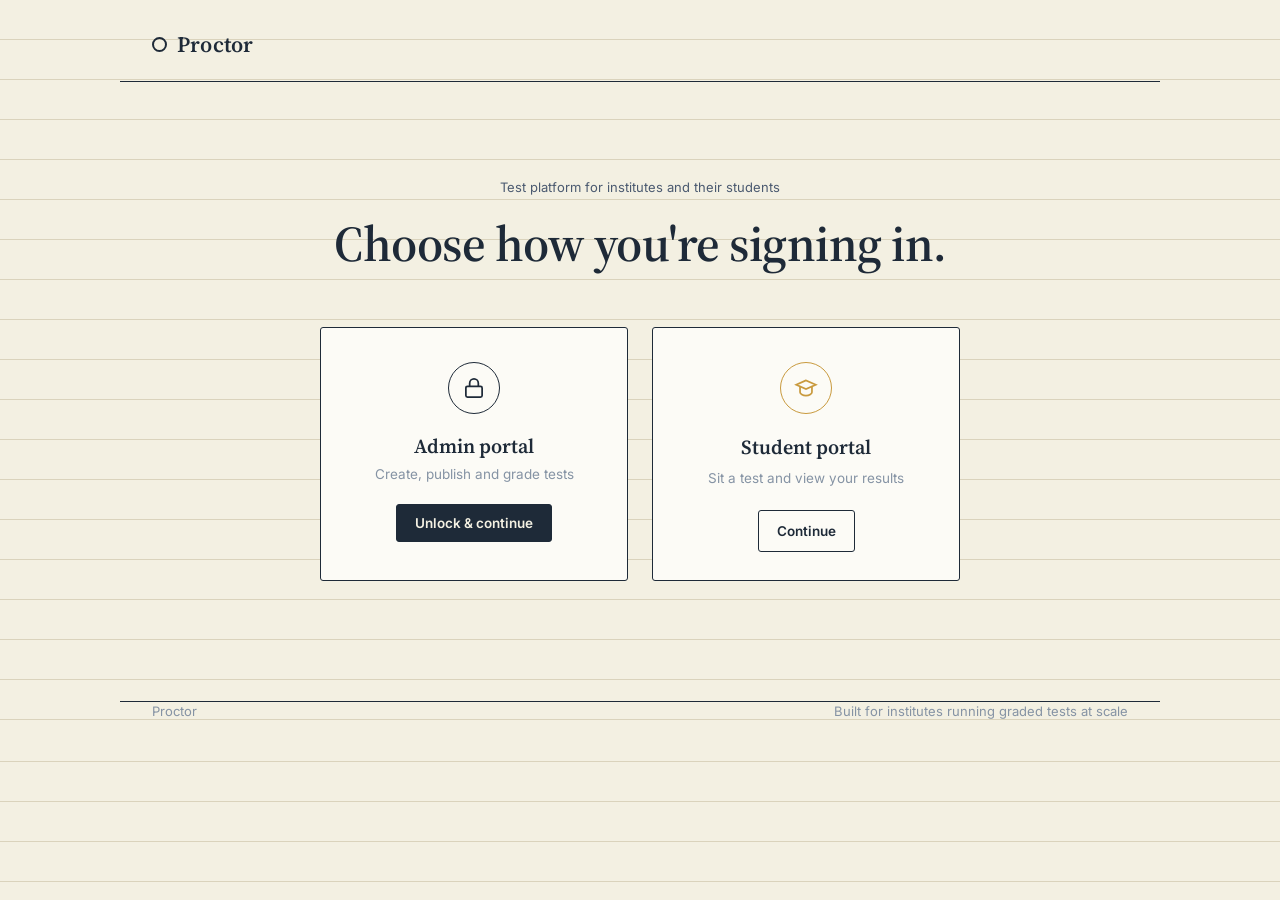
==== index.html @ 4a9d80a4 "Add files via upload" ====
<!DOCTYPE html>
<html lang="en">
<head>
<meta charset="UTF-8">
<meta name="viewport" content="width=device-width, initial-scale=1.0">
<title>Proctor — Every test, scored to the mark</title>
<link rel="preconnect" href="https://fonts.googleapis.com">
<link href="https://fonts.googleapis.com/css2?family=Source+Serif+4:opsz,wght@8..60,400;8..60,500;8..60,600;8..60,700&family=Inter:wght@400;500;600;700&display=swap" rel="stylesheet">
<link rel="stylesheet" href="index.css">
</head>
<body>

  <header>
    <div class="wrap header-row">
      <div class="brand">
        <span class="brand-mark" aria-hidden="true"></span>
        <span class="brand-name">Proctor</span>
      </div>
    </div>
  </header>

  <main>
    <section class="portal-select wrap">
      <p class="hero-tag">Test platform for institutes and their students</p>
      <h1>Choose how you're signing in.</h1>

      <div class="portals">
        <button type="button" class="portal-card admin" id="admin-portal-btn" aria-haspopup="dialog" aria-controls="admin-lock">
          <span class="portal-icon" aria-hidden="true">
            <svg viewBox="0 0 24 24" width="26" height="26" fill="none" stroke="currentColor" stroke-width="1.6">
              <rect x="4.5" y="10.5" width="15" height="10" rx="1.5"/>
              <path d="M8 10.5V7.5a4 4 0 0 1 8 0v3"/>
            </svg>
          </span>
          <span class="portal-name">Admin portal</span>
          <span class="portal-desc">Create, publish and grade tests</span>
          <span class="portal-go">Unlock &amp; continue</span>
        </button>

        <a class="portal-card student" href="auth.html">
          <span class="portal-icon" aria-hidden="true">
            <svg viewBox="0 0 24 24" width="26" height="26" fill="none" stroke="currentColor" stroke-width="1.6">
              <path d="M12 5 3 9l9 4 9-4-9-4Z"/>
              <path d="M6.5 11v5c0 1.4 2.46 3 5.5 3s5.5-1.6 5.5-3v-5"/>
            </svg>
          </span>
          <span class="portal-name">Student portal</span>
          <span class="portal-desc">Sit a test and view your results</span>
          <span class="portal-go">Continue</span>
        </a>
      </div>
    </section>
  </main>

  <footer class="wrap">
    <span>Proctor</span>
    <span>Built for institutes running graded tests at scale</span>
  </footer>

  <!-- Admin lock dialog -->
  <div class="lock-overlay" id="admin-lock-overlay" hidden>
    <div class="lock-dialog" id="admin-lock" role="dialog" aria-modal="true" aria-labelledby="lock-title">
      <button type="button" class="lock-close" id="admin-lock-close" aria-label="Close">×</button>
      <span class="lock-icon" aria-hidden="true">
        <svg viewBox="0 0 24 24" width="22" height="22" fill="none" stroke="currentColor" stroke-width="1.6">
          <rect x="4.5" y="10.5" width="15" height="10" rx="1.5"/>
          <path d="M8 10.5V7.5a4 4 0 0 1 8 0v3"/>
        </svg>
      </span>
      <h2 id="lock-title">Admin access</h2>
      <p class="lock-sub">Enter the admin password to continue.</p>
      <form id="admin-lock-form" novalidate>
        <label class="lock-field">
          <span>Password</span>
          <input type="password" id="admin-lock-input" autocomplete="current-password" placeholder="••••••••">
        </label>
        <p class="lock-error" id="admin-lock-error" hidden>That password isn't right. Try again.</p>
        <button type="submit" class="btn-primary lock-submit">Unlock admin portal</button>
      </form>
    </div>
  </div>

  <script>
    (function () {
      var ADMIN_PASSWORD = "admin123"; // demo only — replace with real server-side auth
      var openBtn = document.getElementById('admin-portal-btn');
      var overlay = document.getElementById('admin-lock-overlay');
      var closeBtn = document.getElementById('admin-lock-close');
      var form = document.getElementById('admin-lock-form');
      var input = document.getElementById('admin-lock-input');
      var error = document.getElementById('admin-lock-error');
      var lastFocused = null;

      function openLock() {
        lastFocused = document.activeElement;
        overlay.hidden = false;
        error.hidden = true;
        input.value = '';
        document.body.style.overflow = 'hidden';
        setTimeout(function () { input.focus(); }, 0);
      }

      function closeLock() {
        overlay.hidden = true;
        document.body.style.overflow = '';
        if (lastFocused) lastFocused.focus();
      }

      openBtn.addEventListener('click', openLock);
      closeBtn.addEventListener('click', closeLock);

      overlay.addEventListener('click', function (e) {
        if (e.target === overlay) closeLock();
      });

      document.addEventListener('keydown', function (e) {
        if (e.key === 'Escape' && !overlay.hidden) closeLock();
      });

      form.addEventListener('submit', function (e) {
        e.preventDefault();
        if (input.value === ADMIN_PASSWORD) {
          window.location.href = 'create-test.html';
        } else {
          error.hidden = false;
          input.focus();
          input.select();
          var dialog = document.getElementById('admin-lock');
          dialog.classList.remove('shake');
          void dialog.offsetWidth;
          dialog.classList.add('shake');
        }
      });
    })();
  </script>

</body>
</html>
---- index.css ----
:root {
  --paper: #F3F0E2;
  --paper-line: #DAD3BC;
  --ink: #1E2A38;
  --ink-soft: #4B5A70;
  --ink-faint: #8593A4;
  --correct: #2F6B4F;
  --correct-bg: #E4EEE7;
  --wrong: #A23B33;
  --wrong-bg: #F3E4E1;
  --seal: #C99A3E;
  --white: #FCFBF6;
  --radius-card: 3px;
  --serif: "Source Serif 4", Georgia, serif;
  --sans: "Inter", -apple-system, sans-serif;
}

* { box-sizing: border-box; }
html { scroll-behavior: smooth; }

body {
  margin: 0;
  background: var(--paper);
  background-image: repeating-linear-gradient(
    to bottom,
    transparent,
    transparent 39px,
    var(--paper-line) 39px,
    var(--paper-line) 40px
  );
  color: var(--ink);
  font-family: var(--sans);
  line-height: 1.5;
  -webkit-font-smoothing: antialiased;
}

@media (prefers-reduced-motion: reduce) {
  * { animation-duration: 0.01ms !important; transition-duration: 0.01ms !important; }
}

a { color: inherit; }
:focus-visible {
  outline: 2px solid var(--ink);
  outline-offset: 3px;
}

.wrap {
  max-width: 1040px;
  margin: 0 auto;
  padding: 0 32px;
}

/* ---------- Header ---------- */
header {
  padding: 28px 0 0;
}
.header-row {
  display: flex;
  align-items: center;
  justify-content: space-between;
  padding-bottom: 20px;
  border-bottom: 1.5px solid var(--ink);
}
.brand {
  display: flex;
  align-items: baseline;
  gap: 10px;
}
.brand-mark {
  width: 15px;
  height: 15px;
  border-radius: 50%;
  border: 2px solid var(--ink);
  flex-shrink: 0;
}
.brand-name {
  font-family: var(--serif);
  font-size: 22px;
  font-weight: 600;
  letter-spacing: 0.01em;
}
/* ---------- Portal select (index) ---------- */
.portal-select {
  padding: 96px 0 120px;
  text-align: center;
}
.hero-tag {
  font-size: 13px;
  color: var(--ink-soft);
  margin: 0 0 18px;
}
.portal-select h1 {
  font-family: var(--serif);
  font-size: clamp(34px, 5vw, 50px);
  line-height: 1.1;
  font-weight: 600;
  margin: 0 auto 56px;
  max-width: 620px;
  letter-spacing: -0.01em;
}
.portals {
  display: grid;
  grid-template-columns: 1fr 1fr;
  gap: 24px;
  max-width: 640px;
  margin: 0 auto;
}
.portal-card {
  background: var(--white);
  border: 1.5px solid var(--ink);
  border-radius: var(--radius-card);
  padding: 34px 26px 28px;
  display: flex;
  flex-direction: column;
  align-items: center;
  text-align: center;
  text-decoration: none;
  color: var(--ink);
  font-family: var(--sans);
  cursor: pointer;
  transition: transform 0.12s ease, box-shadow 0.12s ease;
}
.portal-card:hover {
  transform: translateY(-2px);
  box-shadow: 0 6px 0 var(--ink);
}
.portal-icon {
  width: 52px;
  height: 52px;
  border-radius: 50%;
  border: 1.5px solid var(--ink);
  display: flex;
  align-items: center;
  justify-content: center;
  margin-bottom: 18px;
}
.portal-card.admin .portal-icon { color: var(--ink); }
.portal-card.student .portal-icon { color: var(--seal); border-color: var(--seal); }
.portal-name {
  font-family: var(--serif);
  font-size: 20px;
  font-weight: 600;
  margin-bottom: 6px;
}
.portal-desc {
  font-size: 13.5px;
  color: var(--ink-faint);
  margin-bottom: 22px;
}
.portal-go {
  font-size: 13.5px;
  font-weight: 600;
  padding: 10px 18px;
  border-radius: var(--radius-card);
  border: 1.5px solid var(--ink);
  background: var(--ink);
  color: var(--paper);
}
.portal-card.student .portal-go {
  background: transparent;
  color: var(--ink);
}

.btn-primary {
  font-family: var(--sans);
  font-size: 15px;
  font-weight: 600;
  padding: 13px 26px;
  border-radius: var(--radius-card);
  text-decoration: none;
  cursor: pointer;
  display: inline-block;
  background: var(--ink);
  color: var(--paper);
  border: 1.5px solid var(--ink);
  transition: transform 0.12s ease;
}
.btn-primary:hover { transform: translateY(-1px); }

/* ---------- Admin lock dialog ---------- */
.lock-overlay {
  position: fixed;
  inset: 0;
  background: rgba(30, 42, 56, 0.5);
  display: flex;
  align-items: center;
  justify-content: center;
  padding: 24px;
  z-index: 50;
}
.lock-overlay[hidden] {
  display: none;
}
.lock-dialog {
  background: var(--white);
  border: 1.5px solid var(--ink);
  border-radius: var(--radius-card);
  width: 100%;
  max-width: 360px;
  padding: 30px 28px 28px;
  position: relative;
  text-align: left;
}
.lock-dialog.shake { animation: lock-shake 0.32s ease; }
@keyframes lock-shake {
  0%, 100% { transform: translateX(0); }
  25% { transform: translateX(-6px); }
  75% { transform: translateX(6px); }
}
.lock-close {
  position: absolute;
  top: 14px;
  right: 14px;
  width: 28px;
  height: 28px;
  border: none;
  background: transparent;
  font-size: 20px;
  line-height: 1;
  color: var(--ink-faint);
  cursor: pointer;
}
.lock-close:hover { color: var(--ink); }
.lock-icon {
  width: 40px;
  height: 40px;
  border-radius: 50%;
  border: 1.5px solid var(--ink);
  display: flex;
  align-items: center;
  justify-content: center;
  margin-bottom: 16px;
}
.lock-dialog h2 {
  font-family: var(--serif);
  font-size: 20px;
  font-weight: 600;
  margin: 0 0 6px;
}
.lock-sub {
  font-size: 13.5px;
  color: var(--ink-soft);
  margin: 0 0 22px;
}
.lock-field {
  display: block;
  margin-bottom: 8px;
}
.lock-field span {
  display: block;
  font-size: 12.5px;
  font-weight: 600;
  color: var(--ink-soft);
  margin-bottom: 6px;
}
.lock-field input {
  width: 100%;
  font-family: var(--sans);
  font-size: 15px;
  padding: 11px 12px;
  border-radius: var(--radius-card);
  border: 1.5px solid var(--ink);
  background: var(--paper);
  color: var(--ink);
}
.lock-field input:focus-visible {
  outline: 2px solid var(--ink);
  outline-offset: 2px;
}
.lock-error {
  font-size: 12.5px;
  font-weight: 600;
  color: var(--wrong);
  margin: 6px 0 16px;
}
.lock-submit {
  width: 100%;
  text-align: center;
  border: none;
  margin-top: 6px;
}

@media (max-width: 520px) {
  .portals { grid-template-columns: 1fr; }
}

/* ---------- Footer ---------- */
footer {
  border-top: 1.5px solid var(--ink);
  padding: 26px 0 40px;
  display: flex;
  justify-content: space-between;
  align-items: center;
  font-size: 13px;
  color: var(--ink-faint);
}

/* ---------- Responsive ---------- */
@media (max-width: 720px) {
  header .header-row { flex-wrap: wrap; gap: 14px; }
  footer { flex-direction: column; gap: 6px; text-align: center; }
}
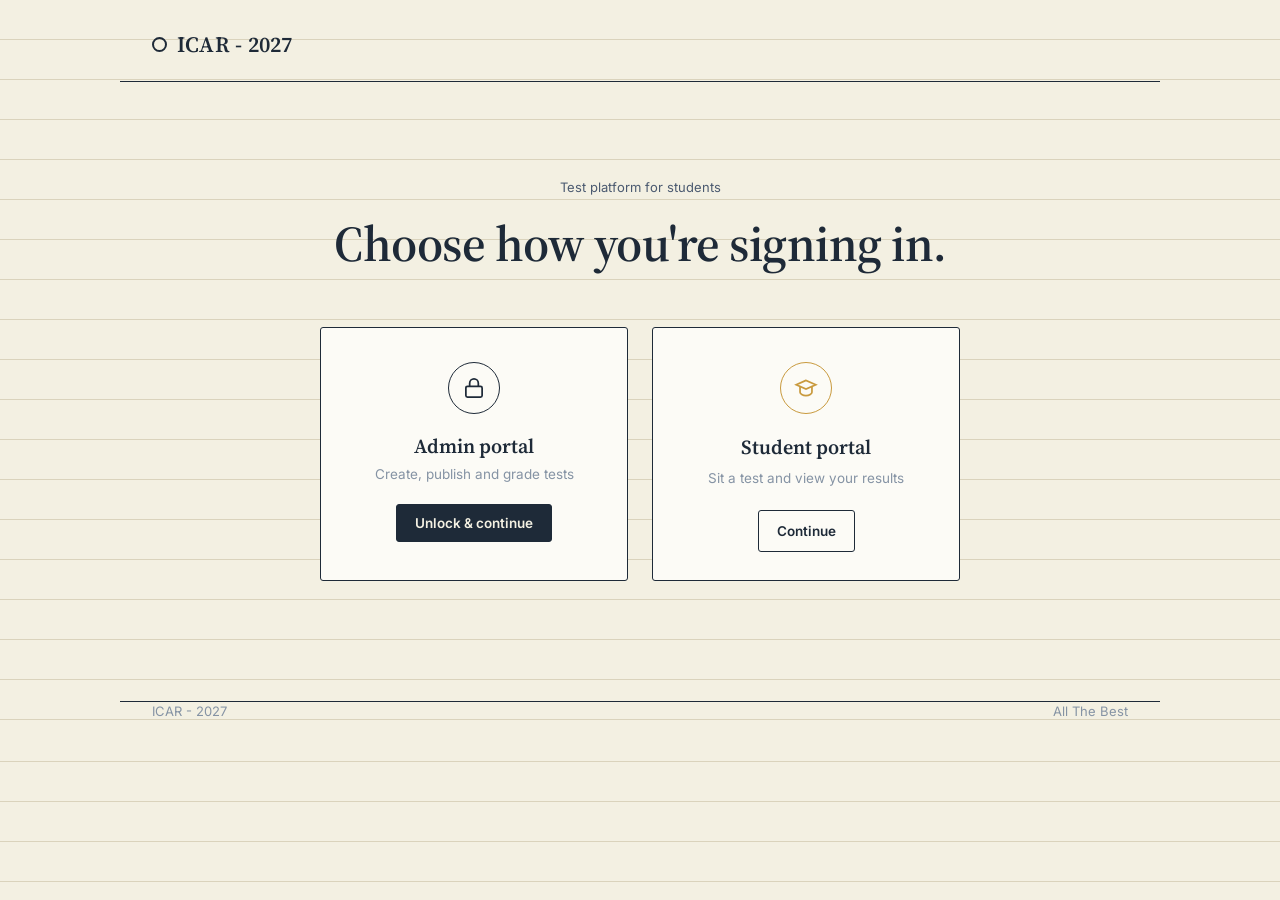
==== commit b3c4bee2: "Add files via upload" ====
--- a/index.html
+++ b/index.html
@@ -14,14 +14,14 @@
     <div class="wrap header-row">
       <div class="brand">
         <span class="brand-mark" aria-hidden="true"></span>
-        <span class="brand-name">Proctor</span>
+        <span class="brand-name">ICAR - 2027 </span>
       </div>
     </div>
   </header>
 
   <main>
     <section class="portal-select wrap">
-      <p class="hero-tag">Test platform for institutes and their students</p>
+      <p class="hero-tag">Test platform for students</p>
       <h1>Choose how you're signing in.</h1>
 
       <div class="portals">
@@ -53,8 +53,8 @@
   </main>
 
   <footer class="wrap">
-    <span>Proctor</span>
-    <span>Built for institutes running graded tests at scale</span>
+    <span>ICAR - 2027</span>
+    <span>All The Best </span>
   </footer>
 
   <!-- Admin lock dialog -->
